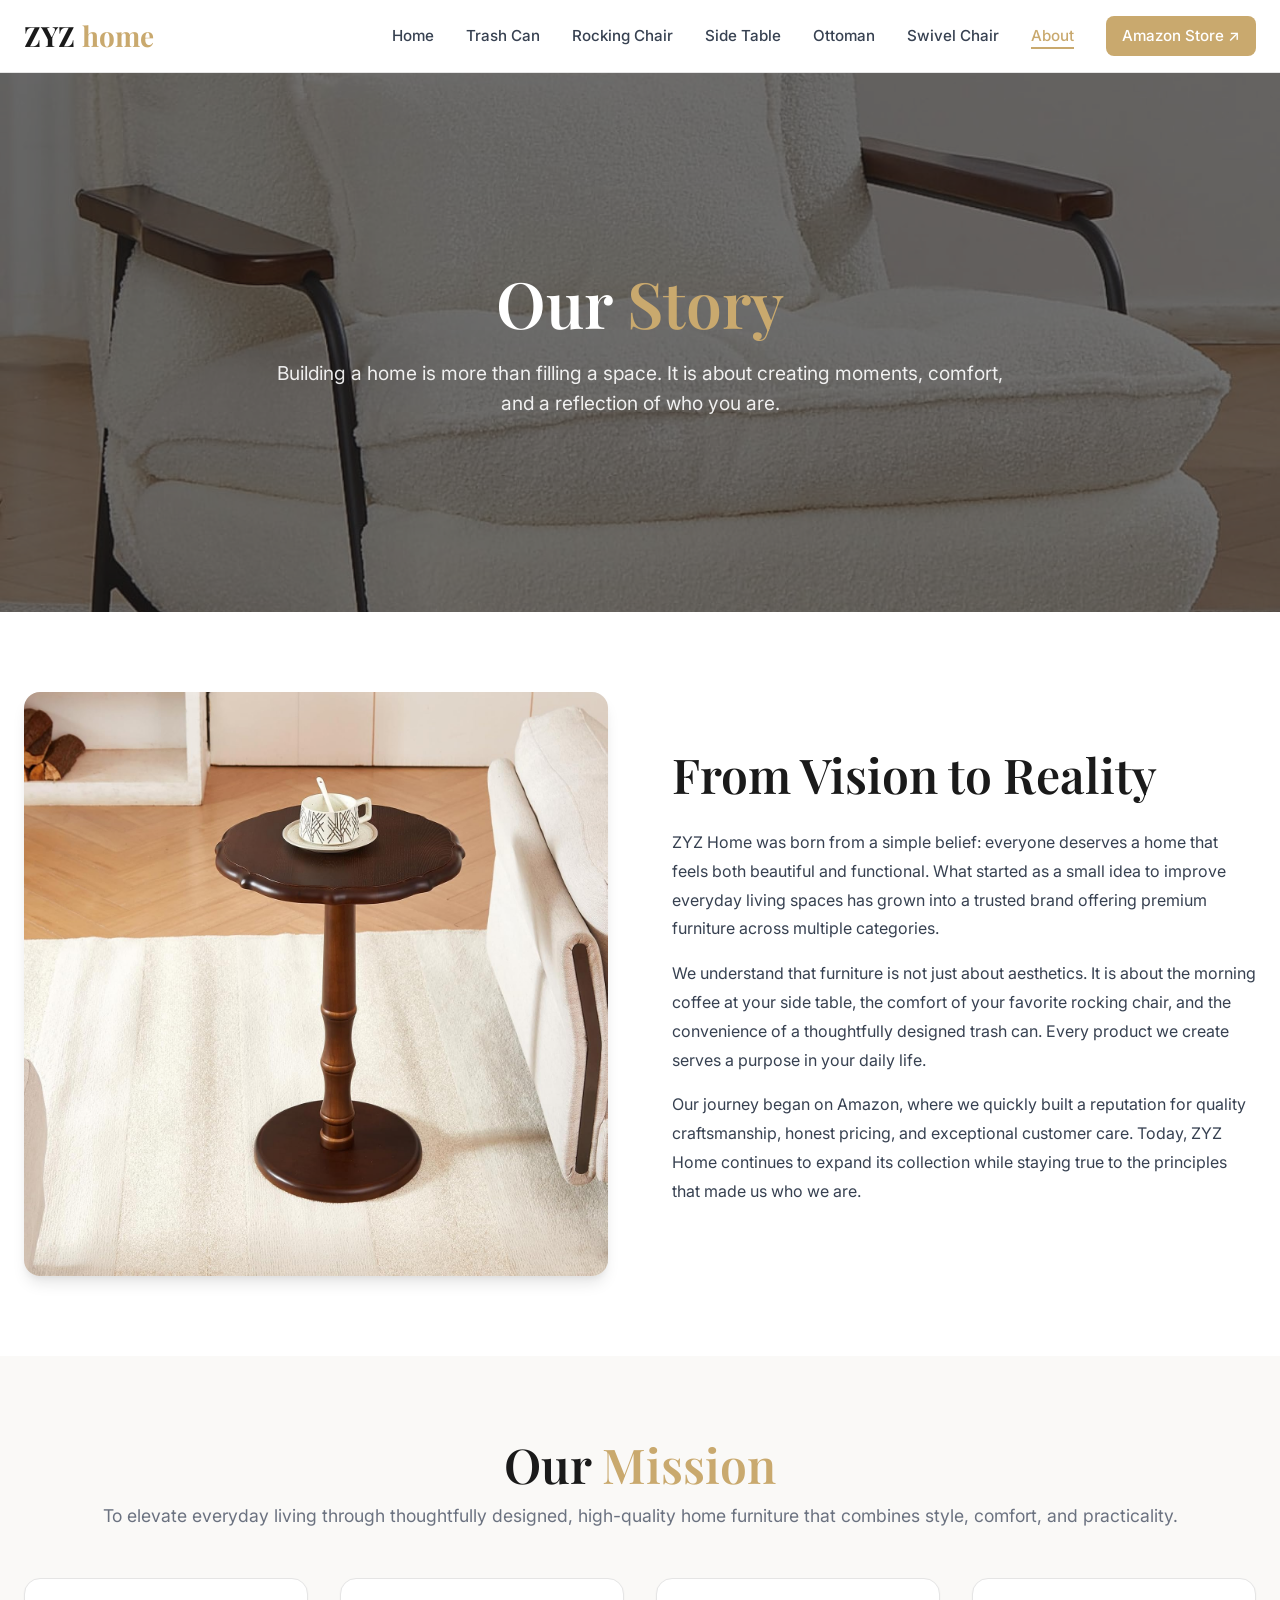
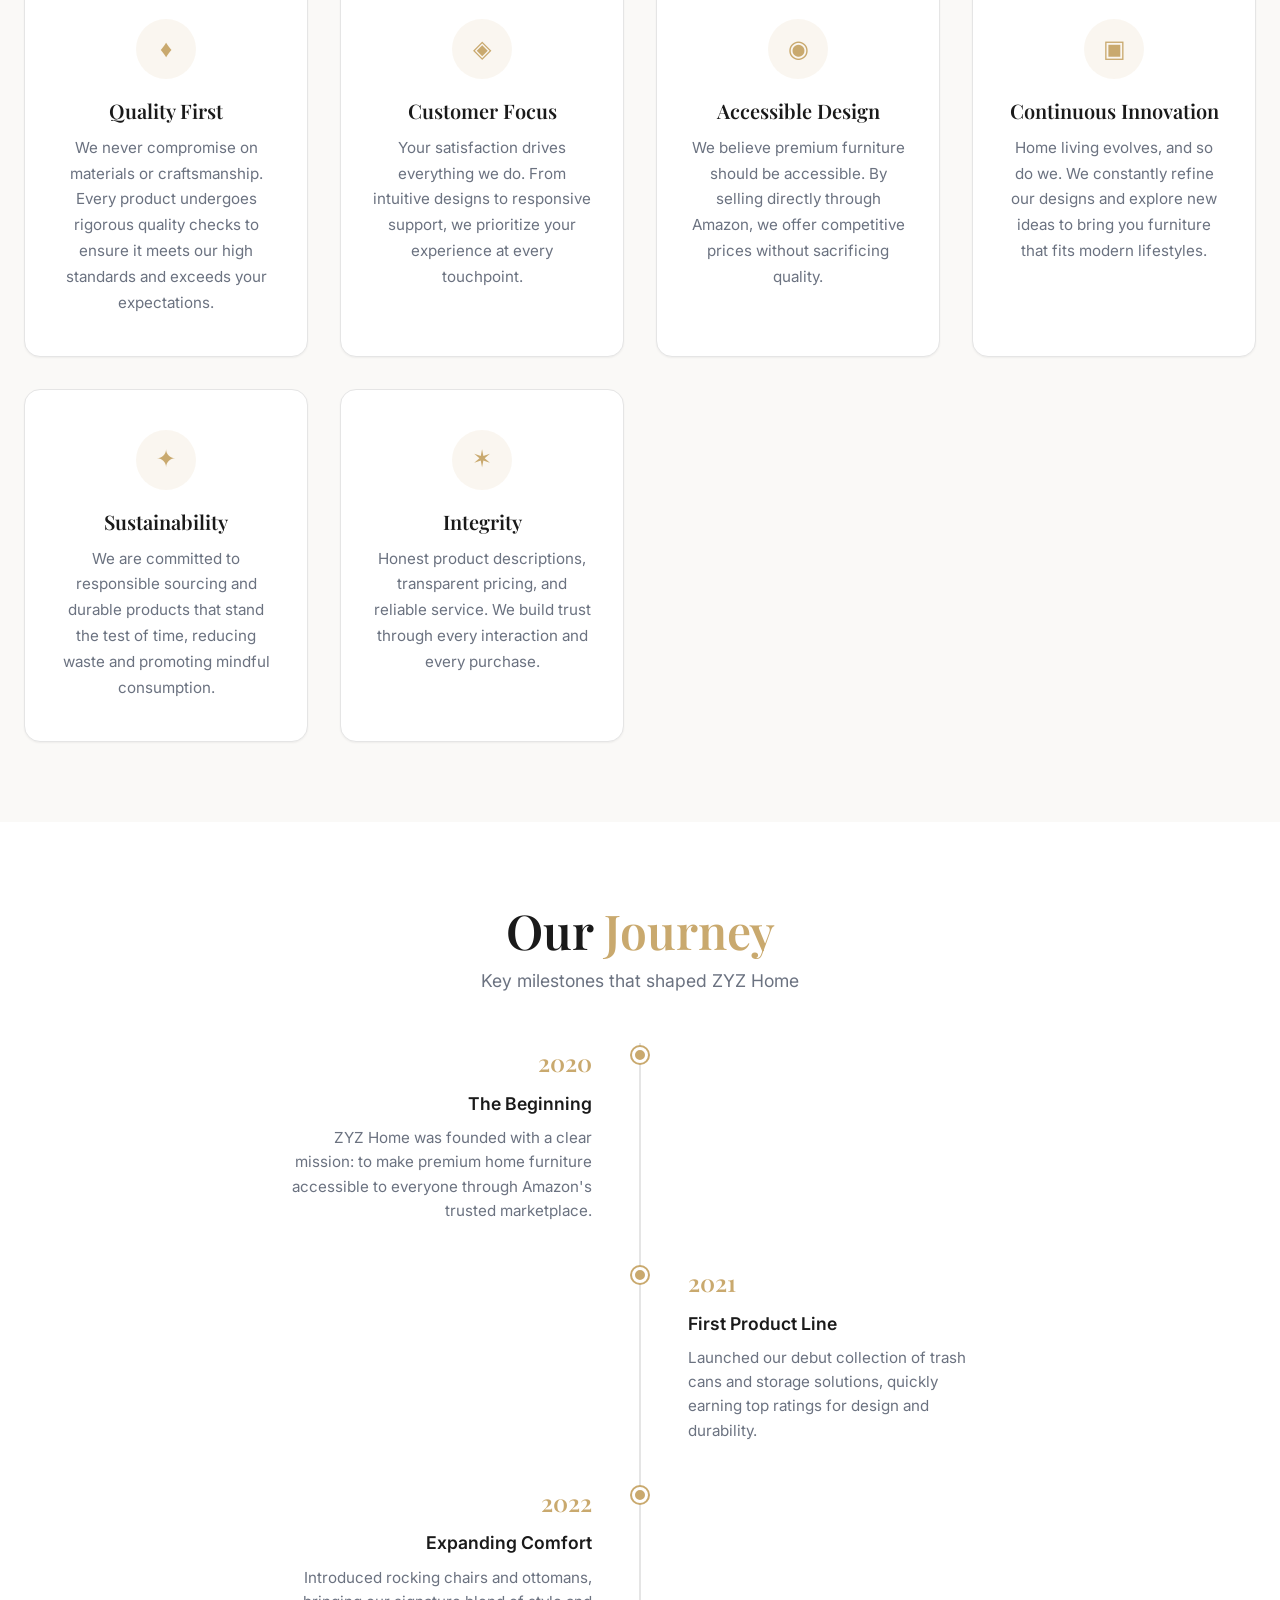
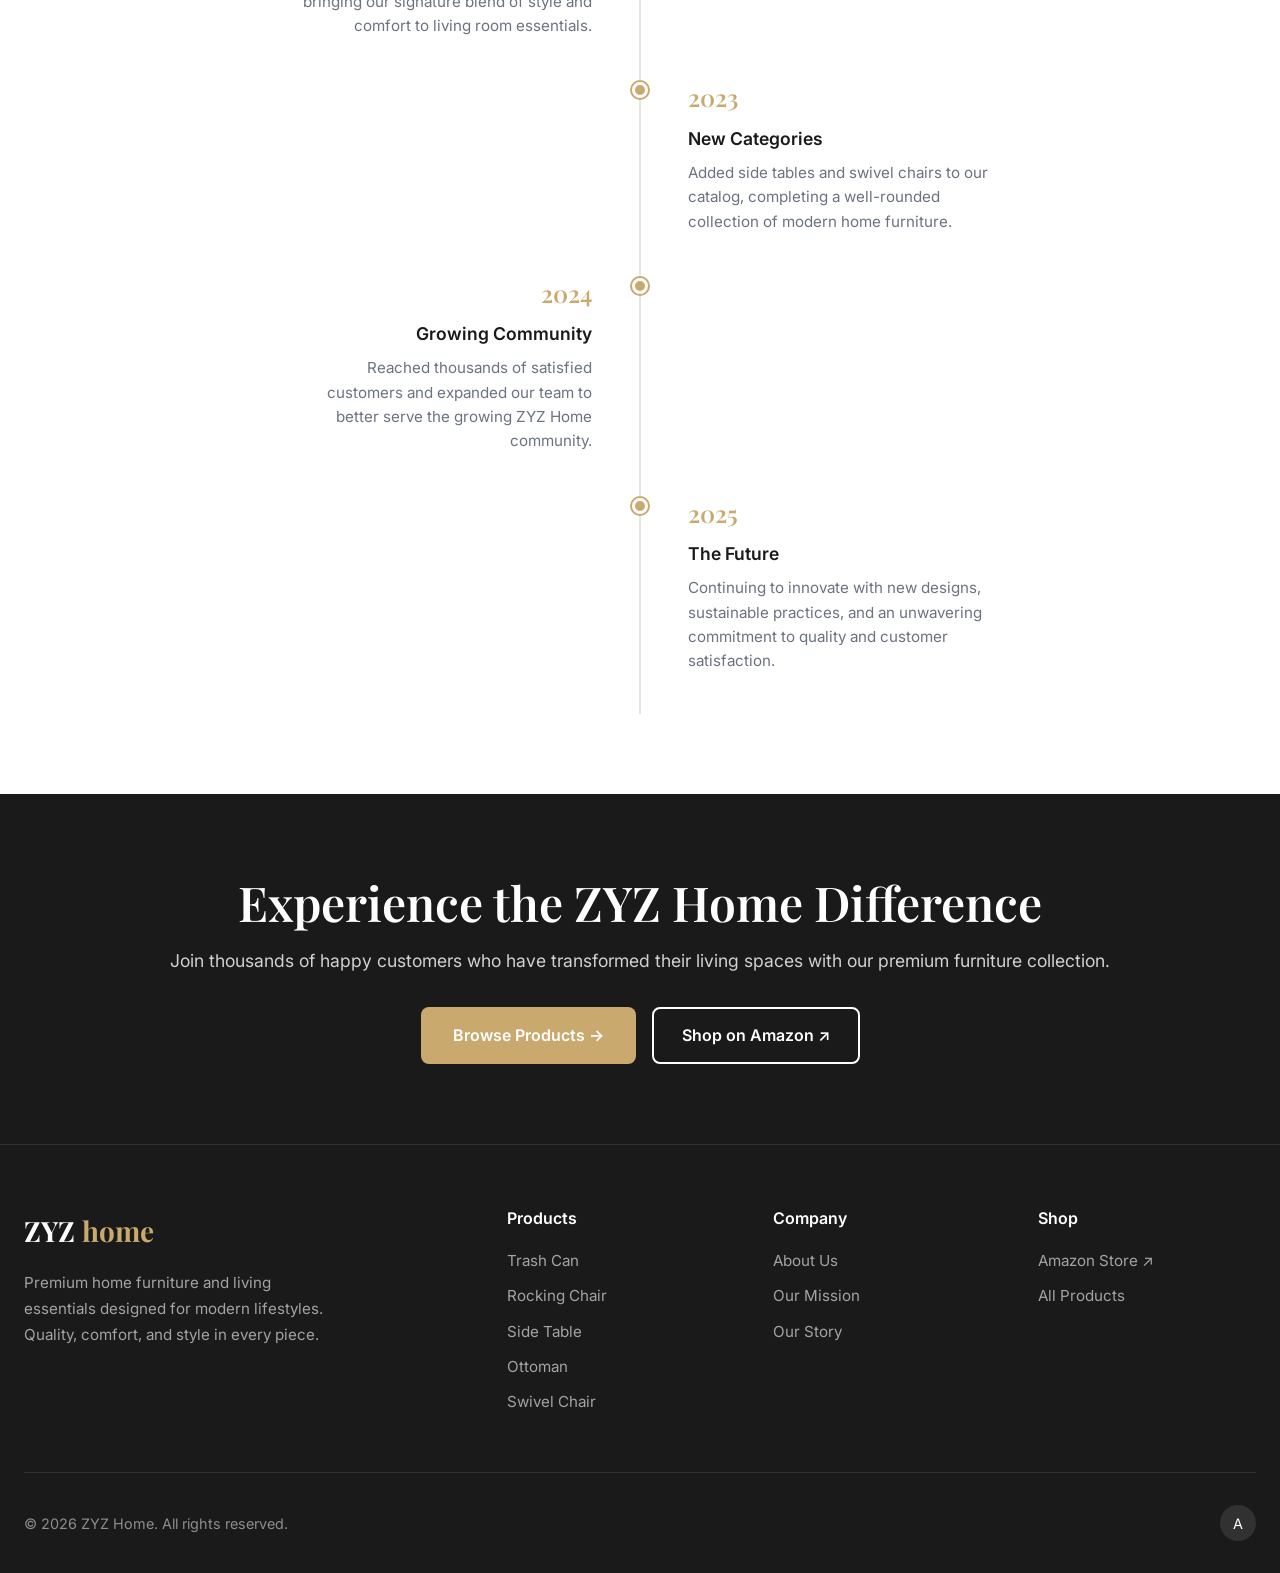
==== about.html @ 6f9af77f "feat: rebuild complete static website with all pages - Add 7 HTML pages: index, about, trash-can, ro" ====
<!DOCTYPE html>
<html lang="en">
<head>
  <meta charset="UTF-8">
  <meta name="viewport" content="width=device-width, initial-scale=1.0">
  <title>About Us | ZYZ Home - Our Story, Mission & Values</title>
  <meta name="description" content="Learn about ZYZ Home's journey, mission, and values. We create premium home furniture including trash cans, rocking chairs, side tables, ottomans, and swivel chairs.">
  <meta name="keywords" content="ZYZ Home, about ZYZ Home, home furniture brand, furniture company, our story, mission, values">
  <meta name="author" content="ZYZ Home">
  <meta name="robots" content="index, follow">
  <link rel="canonical" href="https://zyzhome.com/about.html">

  <!-- Open Graph -->
  <meta property="og:type" content="website">
  <meta property="og:url" content="https://zyzhome.com/about.html">
  <meta property="og:title" content="About Us | ZYZ Home - Our Story, Mission & Values">
  <meta property="og:description" content="Discover the story behind ZYZ Home. Learn about our mission to create premium home furniture and our commitment to quality and customer satisfaction.">
  <meta property="og:image" content="https://zyzhome.com/images/B0FWCG9FSL.jpg">
  <meta property="og:site_name" content="ZYZ Home">
  <meta property="og:locale" content="en_US">

  <!-- Twitter Card -->
  <meta name="twitter:card" content="summary_large_image">
  <meta name="twitter:title" content="About Us | ZYZ Home - Our Story, Mission & Values">
  <meta name="twitter:description" content="Discover the story behind ZYZ Home. Learn about our mission to create premium home furniture and our commitment to quality.">
  <meta name="twitter:image" content="https://zyzhome.com/images/B0FWCG9FSL.jpg">

  <!-- Fonts -->
  <link rel="preconnect" href="https://fonts.googleapis.com">
  <link rel="preconnect" href="https://fonts.gstatic.com" crossorigin>
  <link href="https://fonts.googleapis.com/css2?family=Inter:wght@300;400;500;600;700&family=Playfair+Display:wght@400;500;600;700&display=swap" rel="stylesheet">

  <!-- Styles -->
  <link rel="stylesheet" href="css/style.css">

  <!-- Favicon -->
  <link rel="icon" type="image/svg+xml" href="data:image/svg+xml,<svg xmlns='http://www.w3.org/2000/svg' viewBox='0 0 100 100'><text y='.9em' font-size='90'>🏠</text></svg>">

  <!-- Schema.org JSON-LD -->
  <script type="application/ld+json">
  {
    "@context": "https://schema.org",
    "@type": "AboutPage",
    "name": "About ZYZ Home",
    "url": "https://zyzhome.com/about.html",
    "mainEntity": {
      "@type": "Organization",
      "name": "ZYZ Home",
      "url": "https://zyzhome.com",
      "logo": "https://zyzhome.com/images/B0G7FJH36B.jpg",
      "sameAs": [
        "https://www.amazon.com/stores/ZYZLIVING/page/F11979F5-F581-47CB-9717-7A19A6B0B1EC"
      ],
      "description": "ZYZ Home offers premium home furniture including trash cans, rocking chairs, side tables, ottomans, and swivel chairs.",
      "foundingDate": "2020",
      "founders": [
        {
          "@type": "Person",
          "name": "ZYZ Home Team"
        }
      ]
    }
  }
  </script>
</head>
<body>

  <!-- Navigation -->
  <nav class="navbar" id="navbar" role="navigation" aria-label="Main navigation">
    <div class="container">
      <a href="index.html" class="logo">ZYZ <span>home</span></a>
      <ul class="nav-links" id="navLinks">
        <li><a href="index.html">Home</a></li>
        <li><a href="index.html#trash-can">Trash Can</a></li>
        <li><a href="index.html#rocking-chair">Rocking Chair</a></li>
        <li><a href="index.html#side-table">Side Table</a></li>
        <li><a href="index.html#ottoman">Ottoman</a></li>
        <li><a href="index.html#swivel-chair">Swivel Chair</a></li>
        <li><a href="about.html" class="active">About</a></li>
        <li><a href="https://www.amazon.com/stores/ZYZLIVING/page/F11979F5-F581-47CB-9717-7A19A6B0B1EC" target="_blank" rel="noopener noreferrer" class="amazon-link">Amazon Store ↗</a></li>
      </ul>
      <button class="mobile-menu-btn" id="mobileMenuBtn" aria-label="Toggle menu" aria-expanded="false">
        <span></span>
        <span></span>
        <span></span>
      </button>
    </div>
  </nav>

  <!-- About Hero -->
  <section class="about-hero" aria-label="About ZYZ Home">
    <img src="images/B0FWCG9FSL.jpg" alt="ZYZ Home furniture showcase" loading="eager">
    <div class="about-hero-overlay"></div>
    <div class="about-hero-content">
      <h1>Our <span style="color: var(--accent);">Story</span></h1>
      <p>Building a home is more than filling a space. It is about creating moments, comfort, and a reflection of who you are.</p>
    </div>
  </section>

  <!-- Brand Story -->
  <section class="story-section" aria-label="Brand story">
    <div class="container">
      <div class="story-grid">
        <div class="story-image">
          <img src="images/B0G3W8BRQ1.jpg" alt="ZYZ Home craftsmanship" loading="lazy">
        </div>
        <div class="story-content">
          <h2>From Vision to <span>Reality</span></h2>
          <p>ZYZ Home was born from a simple belief: everyone deserves a home that feels both beautiful and functional. What started as a small idea to improve everyday living spaces has grown into a trusted brand offering premium furniture across multiple categories.</p>
          <p>We understand that furniture is not just about aesthetics. It is about the morning coffee at your side table, the comfort of your favorite rocking chair, and the convenience of a thoughtfully designed trash can. Every product we create serves a purpose in your daily life.</p>
          <p>Our journey began on Amazon, where we quickly built a reputation for quality craftsmanship, honest pricing, and exceptional customer care. Today, ZYZ Home continues to expand its collection while staying true to the principles that made us who we are.</p>
        </div>
      </div>
    </div>
  </section>

  <!-- Mission & Values -->
  <section class="mission-section" id="mission" aria-label="Mission and values">
    <div class="container">
      <div class="section-title">
        <h2>Our <span>Mission</span></h2>
        <p class="section-subtitle">To elevate everyday living through thoughtfully designed, high-quality home furniture that combines style, comfort, and practicality.</p>
      </div>
      <div class="values-grid">
        <div class="value-card">
          <div class="value-icon">♦</div>
          <h3>Quality First</h3>
          <p>We never compromise on materials or craftsmanship. Every product undergoes rigorous quality checks to ensure it meets our high standards and exceeds your expectations.</p>
        </div>
        <div class="value-card">
          <div class="value-icon">◈</div>
          <h3>Customer Focus</h3>
          <p>Your satisfaction drives everything we do. From intuitive designs to responsive support, we prioritize your experience at every touchpoint.</p>
        </div>
        <div class="value-card">
          <div class="value-icon">◉</div>
          <h3>Accessible Design</h3>
          <p>We believe premium furniture should be accessible. By selling directly through Amazon, we offer competitive prices without sacrificing quality.</p>
        </div>
        <div class="value-card">
          <div class="value-icon">▣</div>
          <h3>Continuous Innovation</h3>
          <p>Home living evolves, and so do we. We constantly refine our designs and explore new ideas to bring you furniture that fits modern lifestyles.</p>
        </div>
        <div class="value-card">
          <div class="value-icon">✦</div>
          <h3>Sustainability</h3>
          <p>We are committed to responsible sourcing and durable products that stand the test of time, reducing waste and promoting mindful consumption.</p>
        </div>
        <div class="value-card">
          <div class="value-icon">✶</div>
          <h3>Integrity</h3>
          <p>Honest product descriptions, transparent pricing, and reliable service. We build trust through every interaction and every purchase.</p>
        </div>
      </div>
    </div>
  </section>

  <!-- Timeline -->
  <section class="timeline-section" id="timeline" aria-label="Company timeline">
    <div class="container">
      <div class="section-title">
        <h2>Our <span>Journey</span></h2>
        <p class="section-subtitle">Key milestones that shaped ZYZ Home</p>
      </div>
      <div class="timeline">
        <div class="timeline-item">
          <div class="timeline-dot"></div>
          <div class="timeline-year">2020</div>
          <div class="timeline-title">The Beginning</div>
          <div class="timeline-desc">ZYZ Home was founded with a clear mission: to make premium home furniture accessible to everyone through Amazon's trusted marketplace.</div>
        </div>
        <div class="timeline-item">
          <div class="timeline-dot"></div>
          <div class="timeline-year">2021</div>
          <div class="timeline-title">First Product Line</div>
          <div class="timeline-desc">Launched our debut collection of trash cans and storage solutions, quickly earning top ratings for design and durability.</div>
        </div>
        <div class="timeline-item">
          <div class="timeline-dot"></div>
          <div class="timeline-year">2022</div>
          <div class="timeline-title">Expanding Comfort</div>
          <div class="timeline-desc">Introduced rocking chairs and ottomans, bringing our signature blend of style and comfort to living room essentials.</div>
        </div>
        <div class="timeline-item">
          <div class="timeline-dot"></div>
          <div class="timeline-year">2023</div>
          <div class="timeline-title">New Categories</div>
          <div class="timeline-desc">Added side tables and swivel chairs to our catalog, completing a well-rounded collection of modern home furniture.</div>
        </div>
        <div class="timeline-item">
          <div class="timeline-dot"></div>
          <div class="timeline-year">2024</div>
          <div class="timeline-title">Growing Community</div>
          <div class="timeline-desc">Reached thousands of satisfied customers and expanded our team to better serve the growing ZYZ Home community.</div>
        </div>
        <div class="timeline-item">
          <div class="timeline-dot"></div>
          <div class="timeline-year">2025</div>
          <div class="timeline-title">The Future</div>
          <div class="timeline-desc">Continuing to innovate with new designs, sustainable practices, and an unwavering commitment to quality and customer satisfaction.</div>
        </div>
      </div>
    </div>
  </section>

  <!-- CTA -->
  <section class="cta-section" aria-label="Call to action">
    <div class="container">
      <h2>Experience the ZYZ Home Difference</h2>
      <p>Join thousands of happy customers who have transformed their living spaces with our premium furniture collection.</p>
      <div style="display: flex; gap: 1rem; justify-content: center; flex-wrap: wrap;">
        <a href="index.html#products" class="btn-primary">Browse Products →</a>
        <a href="https://www.amazon.com/stores/ZYZLIVING/page/F11979F5-F581-47CB-9717-7A19A6B0B1EC" target="_blank" rel="noopener noreferrer" class="btn-outline">Shop on Amazon ↗</a>
      </div>
    </div>
  </section>

  <!-- Footer -->
  <footer class="footer" role="contentinfo">
    <div class="container">
      <div class="footer-grid">
        <div class="footer-brand">
          <a href="index.html" class="logo">ZYZ <span>home</span></a>
          <p>Premium home furniture and living essentials designed for modern lifestyles. Quality, comfort, and style in every piece.</p>
        </div>
        <div class="footer-links">
          <h4>Products</h4>
          <ul>
            <li><a href="index.html#trash-can">Trash Can</a></li>
            <li><a href="index.html#rocking-chair">Rocking Chair</a></li>
            <li><a href="index.html#side-table">Side Table</a></li>
            <li><a href="index.html#ottoman">Ottoman</a></li>
            <li><a href="index.html#swivel-chair">Swivel Chair</a></li>
          </ul>
        </div>
        <div class="footer-links">
          <h4>Company</h4>
          <ul>
            <li><a href="about.html">About Us</a></li>
            <li><a href="about.html#mission">Our Mission</a></li>
            <li><a href="about.html#timeline">Our Story</a></li>
          </ul>
        </div>
        <div class="footer-links">
          <h4>Shop</h4>
          <ul>
            <li><a href="https://www.amazon.com/stores/ZYZLIVING/page/F11979F5-F581-47CB-9717-7A19A6B0B1EC" target="_blank" rel="noopener noreferrer">Amazon Store ↗</a></li>
            <li><a href="index.html#products">All Products</a></li>
          </ul>
        </div>
      </div>
      <div class="footer-bottom">
        <p>© <span id="year"></span> ZYZ Home. All rights reserved.</p>
        <div class="footer-social">
          <a href="https://www.amazon.com/stores/ZYZLIVING/page/F11979F5-F581-47CB-9717-7A19A6B0B1EC" target="_blank" rel="noopener noreferrer" aria-label="Amazon Store">A</a>
        </div>
      </div>
    </div>
  </footer>

  <script>
    // Navbar scroll effect
    const navbar = document.getElementById('navbar');
    window.addEventListener('scroll', () => {
      if (window.scrollY > 50) {
        navbar.classList.add('scrolled');
      } else {
        navbar.classList.remove('scrolled');
      }
    });

    // Mobile menu
    const mobileMenuBtn = document.getElementById('mobileMenuBtn');
    const navLinks = document.getElementById('navLinks');
    mobileMenuBtn.addEventListener('click', () => {
      navLinks.classList.toggle('open');
      const expanded = navLinks.classList.contains('open');
      mobileMenuBtn.setAttribute('aria-expanded', expanded);
    });

    // Close mobile menu when clicking a link
    navLinks.querySelectorAll('a').forEach(link => {
      link.addEventListener('click', () => {
        navLinks.classList.remove('open');
        mobileMenuBtn.setAttribute('aria-expanded', 'false');
      });
    });

    // Set current year
    document.getElementById('year').textContent = new Date().getFullYear();
  </script>
</body>
</html>
---- css/style.css ----
/* ==========================================
   ZYZ Home - Main Stylesheet
   https://zyzhome.com
   ========================================== */

/* CSS Variables */
:root {
  --primary: #1a1a1a;
  --accent: #c9a96e;
  --bg: #faf9f7;
  --white: #ffffff;
  --gray-100: #f5f5f5;
  --gray-200: #e5e5e5;
  --gray-500: #6b7280;
  --gray-700: #374151;
  --shadow-sm: 0 1px 2px 0 rgba(0, 0, 0, 0.05);
  --shadow-md: 0 4px 6px -1px rgba(0, 0, 0, 0.1), 0 2px 4px -1px rgba(0, 0, 0, 0.06);
  --shadow-lg: 0 10px 15px -3px rgba(0, 0, 0, 0.1), 0 4px 6px -2px rgba(0, 0, 0, 0.05);
  --radius: 8px;
  --radius-lg: 16px;
  --transition: all 0.3s ease;
  --font-body: 'Inter', -apple-system, BlinkMacSystemFont, 'Segoe UI', Roboto, sans-serif;
  --font-display: 'Playfair Display', Georgia, 'Times New Roman', serif;
}

/* Reset & Base */
*, *::before, *::after {
  margin: 0;
  padding: 0;
  box-sizing: border-box;
}

html {
  scroll-behavior: smooth;
  font-size: 16px;
}

body {
  font-family: var(--font-body);
  background-color: var(--bg);
  color: var(--primary);
  line-height: 1.6;
  -webkit-font-smoothing: antialiased;
}

img {
  max-width: 100%;
  height: auto;
  display: block;
}

a {
  color: inherit;
  text-decoration: none;
  transition: var(--transition);
}

ul, ol {
  list-style: none;
}

button {
  cursor: pointer;
  border: none;
  background: none;
  font-family: inherit;
  transition: var(--transition);
}

.container {
  width: 100%;
  max-width: 1280px;
  margin: 0 auto;
  padding: 0 1.5rem;
}

.section-padding {
  padding: 5rem 0;
}

/* Typography */
h1, h2, h3, h4 {
  font-family: var(--font-display);
  font-weight: 600;
  line-height: 1.2;
}

h1 { font-size: clamp(2.5rem, 5vw, 4rem); }
h2 { font-size: clamp(2rem, 4vw, 3rem); }
h3 { font-size: clamp(1.25rem, 2vw, 1.5rem); }

.section-title {
  text-align: center;
  margin-bottom: 3rem;
}

.section-title span {
  color: var(--accent);
}

.section-subtitle {
  text-align: center;
  color: var(--gray-500);
  margin-top: 0.5rem;
  font-size: 1.1rem;
}

/* ==========================================
   Navigation
   ========================================== */
.navbar {
  position: fixed;
  top: 0;
  left: 0;
  width: 100%;
  z-index: 1000;
  background: rgba(255, 255, 255, 0.95);
  backdrop-filter: blur(10px);
  border-bottom: 1px solid var(--gray-200);
  transition: var(--transition);
}

.navbar.scrolled {
  box-shadow: var(--shadow-md);
}

.navbar .container {
  display: flex;
  align-items: center;
  justify-content: space-between;
  height: 72px;
}

.logo {
  font-family: var(--font-display);
  font-size: 1.75rem;
  font-weight: 700;
  color: var(--primary);
}

.logo span {
  color: var(--accent);
}

.nav-links {
  display: flex;
  align-items: center;
  gap: 2rem;
}

.nav-links a {
  font-size: 0.95rem;
  font-weight: 500;
  color: var(--gray-700);
  position: relative;
}

.nav-links a:hover,
.nav-links a.active {
  color: var(--accent);
}

.nav-links a::after {
  content: '';
  position: absolute;
  bottom: -4px;
  left: 0;
  width: 0;
  height: 2px;
  background: var(--accent);
  transition: var(--transition);
}

.nav-links a:hover::after,
.nav-links a.active::after {
  width: 100%;
}

.nav-links .amazon-link {
  display: inline-flex;
  align-items: center;
  gap: 0.4rem;
  background: var(--accent);
  color: var(--white);
  padding: 0.5rem 1rem;
  border-radius: var(--radius);
}

.nav-links .amazon-link:hover {
  background: var(--primary);
}

.nav-links .amazon-link::after {
  display: none;
}

.mobile-menu-btn {
  display: none;
  flex-direction: column;
  gap: 5px;
  padding: 0.5rem;
}

.mobile-menu-btn span {
  display: block;
  width: 24px;
  height: 2px;
  background: var(--primary);
  transition: var(--transition);
}

/* ==========================================
   Hero Carousel
   ========================================== */
.hero-carousel {
  position: relative;
  width: 100%;
  height: 100vh;
  min-height: 600px;
  max-height: 900px;
  overflow: hidden;
  margin-top: 72px;
}

.carousel-slide {
  position: absolute;
  top: 0;
  left: 0;
  width: 100%;
  height: 100%;
  opacity: 0;
  transition: opacity 1s ease-in-out;
  z-index: 1;
}

.carousel-slide.active {
  opacity: 1;
  z-index: 2;
}

.carousel-slide img {
  width: 100%;
  height: 100%;
  object-fit: cover;
}

.carousel-overlay {
  position: absolute;
  inset: 0;
  background: linear-gradient(to right, rgba(26, 26, 26, 0.75), rgba(26, 26, 26, 0.3));
  z-index: 2;
}

.carousel-content {
  position: absolute;
  bottom: 0;
  left: 0;
  width: 100%;
  z-index: 3;
  padding: 0 0 8rem;
}

.carousel-content .container {
  max-width: 1280px;
  margin: 0 auto;
  padding: 0 1.5rem;
}

.carousel-content h2 {
  font-family: var(--font-display);
  font-size: clamp(2rem, 5vw, 3.5rem);
  color: var(--white);
  margin-bottom: 1rem;
  max-width: 600px;
}

.carousel-content p {
  color: rgba(255, 255, 255, 0.85);
  font-size: 1.15rem;
  max-width: 500px;
  margin-bottom: 2rem;
}

.btn-primary {
  display: inline-flex;
  align-items: center;
  gap: 0.5rem;
  background: var(--accent);
  color: var(--white);
  padding: 0.9rem 2rem;
  border-radius: var(--radius);
  font-weight: 600;
  font-size: 1rem;
  transition: var(--transition);
}

.btn-primary:hover {
  background: var(--primary);
  transform: translateY(-2px);
}

.btn-outline {
  display: inline-flex;
  align-items: center;
  gap: 0.5rem;
  border: 2px solid var(--white);
  color: var(--white);
  padding: 0.85rem 1.75rem;
  border-radius: var(--radius);
  font-weight: 600;
  font-size: 1rem;
  transition: var(--transition);
}

.btn-outline:hover {
  background: var(--white);
  color: var(--primary);
}

.carousel-buttons {
  display: flex;
  gap: 1rem;
}

.carousel-dots {
  position: absolute;
  bottom: 2.5rem;
  left: 50%;
  transform: translateX(-50%);
  display: flex;
  gap: 0.75rem;
  z-index: 4;
}

.carousel-dot {
  width: 12px;
  height: 12px;
  border-radius: 50%;
  background: rgba(255, 255, 255, 0.4);
  cursor: pointer;
  transition: var(--transition);
  border: 2px solid transparent;
}

.carousel-dot.active {
  background: var(--accent);
  border-color: var(--white);
  transform: scale(1.2);
}

.carousel-nav {
  position: absolute;
  top: 50%;
  transform: translateY(-50%);
  z-index: 4;
  width: 48px;
  height: 48px;
  border-radius: 50%;
  background: rgba(255, 255, 255, 0.15);
  backdrop-filter: blur(4px);
  color: var(--white);
  display: flex;
  align-items: center;
  justify-content: center;
  font-size: 1.25rem;
  border: 1px solid rgba(255, 255, 255, 0.2);
}

.carousel-nav:hover {
  background: rgba(255, 255, 255, 0.3);
}

.carousel-prev { left: 1.5rem; }
.carousel-next { right: 1.5rem; }

/* ==========================================
   Category Cards
   ========================================== */
.categories-section {
  padding: 5rem 0;
  background: var(--white);
}

.categories-grid {
  display: grid;
  grid-template-columns: repeat(auto-fit, minmax(220px, 1fr));
  gap: 1.5rem;
}

.category-card {
  position: relative;
  border-radius: var(--radius-lg);
  overflow: hidden;
  aspect-ratio: 4/5;
  cursor: pointer;
  box-shadow: var(--shadow-sm);
  transition: var(--transition);
}

.category-card:hover {
  transform: translateY(-8px);
  box-shadow: var(--shadow-lg);
}

.category-card img {
  width: 100%;
  height: 100%;
  object-fit: cover;
  transition: transform 0.5s ease;
}

.category-card:hover img {
  transform: scale(1.08);
}

.category-card-overlay {
  position: absolute;
  inset: 0;
  background: linear-gradient(to top, rgba(26, 26, 26, 0.8), rgba(26, 26, 26, 0.1));
  display: flex;
  flex-direction: column;
  justify-content: flex-end;
  padding: 1.5rem;
}

.category-card h3 {
  color: var(--white);
  font-size: 1.4rem;
  margin-bottom: 0.25rem;
}

.category-card span {
  color: var(--accent);
  font-size: 0.9rem;
  font-weight: 500;
}

/* ==========================================
   Products Section
   ========================================== */
.products-section {
  padding: 5rem 0;
  background: var(--bg);
}

.filter-bar {
  display: flex;
  flex-wrap: wrap;
  justify-content: center;
  gap: 0.75rem;
  margin-bottom: 3rem;
}

.filter-btn {
  padding: 0.6rem 1.5rem;
  border-radius: 50px;
  font-size: 0.95rem;
  font-weight: 500;
  color: var(--gray-700);
  background: var(--white);
  border: 1px solid var(--gray-200);
  transition: var(--transition);
}

.filter-btn:hover,
.filter-btn.active {
  background: var(--accent);
  color: var(--white);
  border-color: var(--accent);
}

.products-grid {
  display: grid;
  grid-template-columns: repeat(auto-fill, minmax(280px, 1fr));
  gap: 2rem;
}

.product-card {
  background: var(--white);
  border-radius: var(--radius-lg);
  overflow: hidden;
  box-shadow: var(--shadow-sm);
  transition: var(--transition);
  border: 1px solid var(--gray-200);
}

.product-card:hover {
  transform: translateY(-6px);
  box-shadow: var(--shadow-lg);
  border-color: var(--accent);
}

.product-image {
  position: relative;
  aspect-ratio: 1/1;
  overflow: hidden;
  background: var(--gray-100);
}

.product-image img {
  width: 100%;
  height: 100%;
  object-fit: cover;
  transition: transform 0.4s ease;
}

.product-card:hover .product-image img {
  transform: scale(1.05);
}

.product-badge {
  position: absolute;
  top: 1rem;
  left: 1rem;
  background: var(--accent);
  color: var(--white);
  padding: 0.3rem 0.8rem;
  border-radius: 50px;
  font-size: 0.8rem;
  font-weight: 600;
  text-transform: capitalize;
}

.product-info {
  padding: 1.25rem;
}

.product-info h3 {
  font-family: var(--font-body);
  font-size: 1.05rem;
  font-weight: 600;
  margin-bottom: 0.5rem;
  color: var(--primary);
}

.product-info .asin {
  font-size: 0.8rem;
  color: var(--gray-500);
  font-family: monospace;
  margin-bottom: 1rem;
  display: block;
}

.product-link {
  display: inline-flex;
  align-items: center;
  gap: 0.4rem;
  color: var(--accent);
  font-weight: 600;
  font-size: 0.95rem;
}

.product-link:hover {
  color: var(--primary);
}

/* ==========================================
   Features / About Snippet
   ========================================== */
.features-section {
  padding: 5rem 0;
  background: var(--primary);
  color: var(--white);
}

.features-grid {
  display: grid;
  grid-template-columns: repeat(auto-fit, minmax(250px, 1fr));
  gap: 3rem;
}

.feature-item {
  text-align: center;
}

.feature-icon {
  width: 64px;
  height: 64px;
  margin: 0 auto 1.5rem;
  background: rgba(201, 169, 110, 0.15);
  border-radius: 50%;
  display: flex;
  align-items: center;
  justify-content: center;
  font-size: 1.75rem;
  color: var(--accent);
}

.feature-item h3 {
  font-size: 1.25rem;
  margin-bottom: 0.75rem;
  color: var(--white);
}

.feature-item p {
  color: rgba(255, 255, 255, 0.7);
  font-size: 0.95rem;
  line-height: 1.7;
}

/* ==========================================
   About Page - Hero
   ========================================== */
.about-hero {
  position: relative;
  height: 60vh;
  min-height: 450px;
  max-height: 600px;
  display: flex;
  align-items: center;
  justify-content: center;
  text-align: center;
  margin-top: 72px;
  overflow: hidden;
}

.about-hero img {
  position: absolute;
  inset: 0;
  width: 100%;
  height: 100%;
  object-fit: cover;
}

.about-hero-overlay {
  position: absolute;
  inset: 0;
  background: rgba(26, 26, 26, 0.6);
}

.about-hero-content {
  position: relative;
  z-index: 2;
  max-width: 800px;
  padding: 0 1.5rem;
}

.about-hero-content h1 {
  color: var(--white);
  margin-bottom: 1rem;
}

.about-hero-content p {
  color: rgba(255, 255, 255, 0.9);
  font-size: 1.2rem;
}

/* ==========================================
   About Page - Story
   ========================================== */
.story-section {
  padding: 5rem 0;
  background: var(--white);
}

.story-grid {
  display: grid;
  grid-template-columns: 1fr 1fr;
  gap: 4rem;
  align-items: center;
}

.story-image {
  border-radius: var(--radius-lg);
  overflow: hidden;
  box-shadow: var(--shadow-lg);
}

.story-image img {
  width: 100%;
  height: 100%;
  object-fit: cover;
}

.story-content h2 {
  margin-bottom: 1.5rem;
}

.story-content p {
  color: var(--gray-700);
  margin-bottom: 1rem;
  line-height: 1.8;
}

/* ==========================================
   Mission & Values
   ========================================== */
.mission-section {
  padding: 5rem 0;
  background: var(--bg);
}

.values-grid {
  display: grid;
  grid-template-columns: repeat(auto-fit, minmax(280px, 1fr));
  gap: 2rem;
  margin-top: 3rem;
}

.value-card {
  background: var(--white);
  padding: 2.5rem 2rem;
  border-radius: var(--radius-lg);
  text-align: center;
  box-shadow: var(--shadow-sm);
  border: 1px solid var(--gray-200);
  transition: var(--transition);
}

.value-card:hover {
  transform: translateY(-4px);
  box-shadow: var(--shadow-md);
  border-color: var(--accent);
}

.value-icon {
  width: 60px;
  height: 60px;
  margin: 0 auto 1.25rem;
  background: rgba(201, 169, 110, 0.1);
  border-radius: 50%;
  display: flex;
  align-items: center;
  justify-content: center;
  font-size: 1.5rem;
  color: var(--accent);
}

.value-card h3 {
  font-size: 1.25rem;
  margin-bottom: 0.75rem;
}

.value-card p {
  color: var(--gray-500);
  font-size: 0.95rem;
  line-height: 1.7;
}

/* ==========================================
   Timeline
   ========================================== */
.timeline-section {
  padding: 5rem 0;
  background: var(--white);
}

.timeline {
  position: relative;
  max-width: 800px;
  margin: 3rem auto 0;
}

.timeline::before {
  content: '';
  position: absolute;
  left: 50%;
  top: 0;
  bottom: 0;
  width: 2px;
  background: var(--gray-200);
  transform: translateX(-50%);
}

.timeline-item {
  position: relative;
  width: 50%;
  padding: 0 3rem 2.5rem;
}

.timeline-item:nth-child(odd) {
  left: 0;
  text-align: right;
  padding-right: 3rem;
}

.timeline-item:nth-child(even) {
  left: 50%;
  padding-left: 3rem;
}

.timeline-dot {
  position: absolute;
  width: 16px;
  height: 16px;
  border-radius: 50%;
  background: var(--accent);
  border: 3px solid var(--white);
  box-shadow: 0 0 0 2px var(--accent);
  top: 0.25rem;
}

.timeline-item:nth-child(odd) .timeline-dot {
  right: -8px;
}

.timeline-item:nth-child(even) .timeline-dot {
  left: -8px;
}

.timeline-year {
  font-family: var(--font-display);
  font-size: 1.5rem;
  font-weight: 600;
  color: var(--accent);
  margin-bottom: 0.5rem;
}

.timeline-title {
  font-weight: 600;
  font-size: 1.1rem;
  margin-bottom: 0.5rem;
}

.timeline-desc {
  color: var(--gray-500);
  font-size: 0.95rem;
  line-height: 1.6;
}

/* ==========================================
   CTA Section
   ========================================== */
.cta-section {
  padding: 5rem 0;
  background: var(--primary);
  text-align: center;
}

.cta-section h2 {
  color: var(--white);
  margin-bottom: 1rem;
}

.cta-section p {
  color: rgba(255, 255, 255, 0.8);
  margin-bottom: 2rem;
  font-size: 1.1rem;
}

/* ==========================================
   Footer
   ========================================== */
.footer {
  background: var(--primary);
  color: var(--white);
  padding: 4rem 0 2rem;
  border-top: 1px solid rgba(255, 255, 255, 0.1);
}

.footer-grid {
  display: grid;
  grid-template-columns: 2fr repeat(3, 1fr);
  gap: 3rem;
  margin-bottom: 3rem;
}

.footer-brand .logo {
  color: var(--white);
  margin-bottom: 1rem;
  display: inline-block;
}

.footer-brand p {
  color: rgba(255, 255, 255, 0.6);
  font-size: 0.95rem;
  line-height: 1.7;
  max-width: 300px;
}

.footer-links h4 {
  font-family: var(--font-body);
  font-size: 1rem;
  font-weight: 600;
  margin-bottom: 1.25rem;
  color: var(--white);
}

.footer-links ul li {
  margin-bottom: 0.6rem;
}

.footer-links ul li a {
  color: rgba(255, 255, 255, 0.6);
  font-size: 0.95rem;
  transition: var(--transition);
}

.footer-links ul li a:hover {
  color: var(--accent);
  padding-left: 4px;
}

.footer-bottom {
  border-top: 1px solid rgba(255, 255, 255, 0.1);
  padding-top: 2rem;
  display: flex;
  justify-content: space-between;
  align-items: center;
  flex-wrap: wrap;
  gap: 1rem;
}

.footer-bottom p {
  color: rgba(255, 255, 255, 0.5);
  font-size: 0.9rem;
}

.footer-social {
  display: flex;
  gap: 1rem;
}

.footer-social a {
  width: 36px;
  height: 36px;
  border-radius: 50%;
  background: rgba(255, 255, 255, 0.1);
  display: flex;
  align-items: center;
  justify-content: center;
  color: var(--white);
  font-size: 0.9rem;
  transition: var(--transition);
}

.footer-social a:hover {
  background: var(--accent);
  transform: translateY(-2px);
}

/* ==========================================
   Responsive Design
   ========================================== */
@media (max-width: 1024px) {
  .footer-grid {
    grid-template-columns: repeat(2, 1fr);
  }

  .story-grid {
    gap: 2.5rem;
  }
}

@media (max-width: 768px) {
  .nav-links {
    position: fixed;
    top: 72px;
    left: 0;
    width: 100%;
    background: var(--white);
    flex-direction: column;
    padding: 1.5rem;
    gap: 1rem;
    border-bottom: 1px solid var(--gray-200);
    transform: translateY(-150%);
    opacity: 0;
    transition: var(--transition);
    pointer-events: none;
    box-shadow: var(--shadow-lg);
  }

  .nav-links.open {
    transform: translateY(0);
    opacity: 1;
    pointer-events: all;
  }

  .nav-links .amazon-link {
    width: 100%;
    justify-content: center;
    margin-top: 0.5rem;
  }

  .mobile-menu-btn {
    display: flex;
  }

  .carousel-nav {
    display: none;
  }

  .carousel-content {
    padding-bottom: 6rem;
  }

  .carousel-buttons {
    flex-direction: column;
    gap: 0.75rem;
  }

  .btn-primary,
  .btn-outline {
    width: fit-content;
  }

  .story-grid {
    grid-template-columns: 1fr;
  }

  .story-image {
    order: -1;
  }

  .timeline::before {
    left: 1rem;
  }

  .timeline-item,
  .timeline-item:nth-child(odd),
  .timeline-item:nth-child(even) {
    width: 100%;
    left: 0;
    text-align: left;
    padding-left: 3rem;
    padding-right: 0;
  }

  .timeline-item:nth-child(odd) .timeline-dot,
  .timeline-item:nth-child(even) .timeline-dot {
    left: -8px;
    right: auto;
  }

  .footer-grid {
    grid-template-columns: 1fr;
    gap: 2rem;
  }

  .footer-bottom {
    flex-direction: column;
    text-align: center;
  }
}

@media (max-width: 480px) {
  .categories-grid {
    grid-template-columns: 1fr 1fr;
  }

  .products-grid {
    grid-template-columns: 1fr;
  }

  .filter-bar {
    gap: 0.5rem;
  }

  .filter-btn {
    padding: 0.5rem 1rem;
    font-size: 0.85rem;
  }
}

/* ==========================================
   Utilities
   ========================================== */
.sr-only {
  position: absolute;
  width: 1px;
  height: 1px;
  padding: 0;
  margin: -1px;
  overflow: hidden;
  clip: rect(0, 0, 0, 0);
  white-space: nowrap;
  border: 0;
}
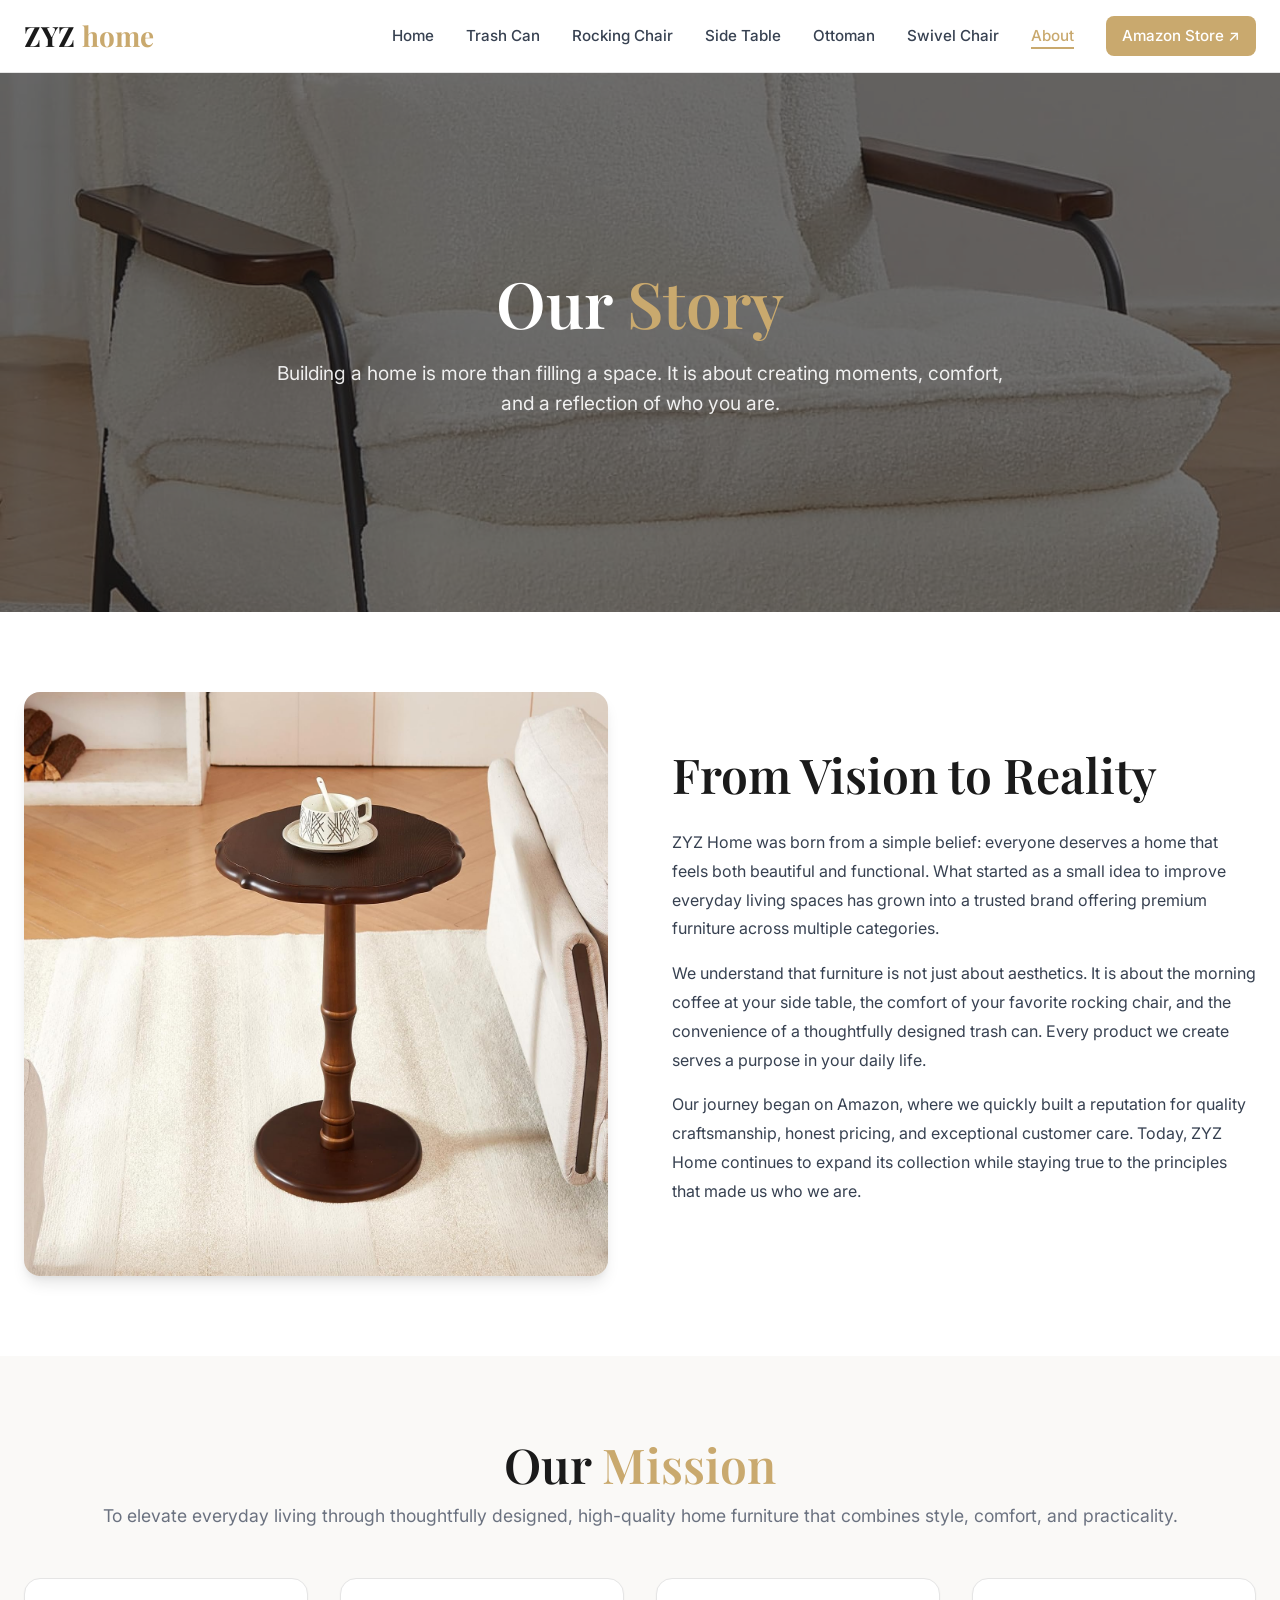
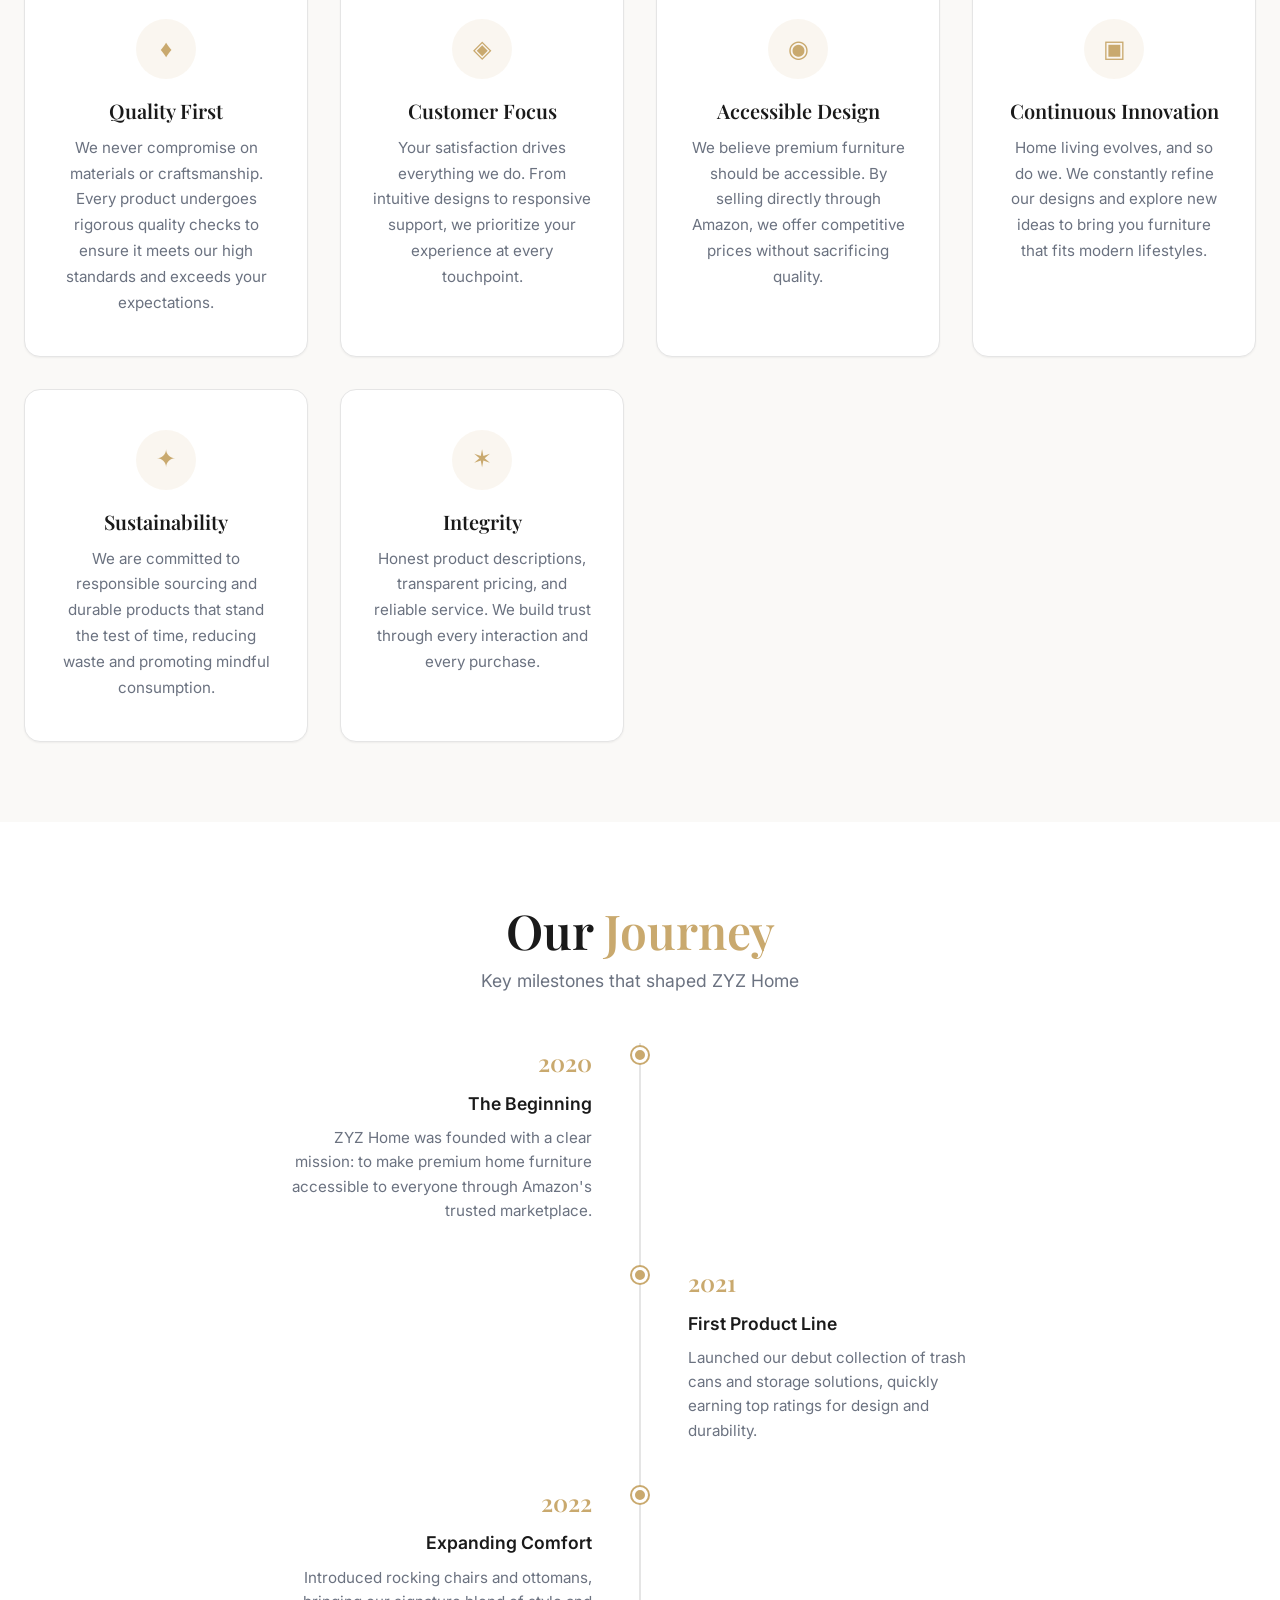
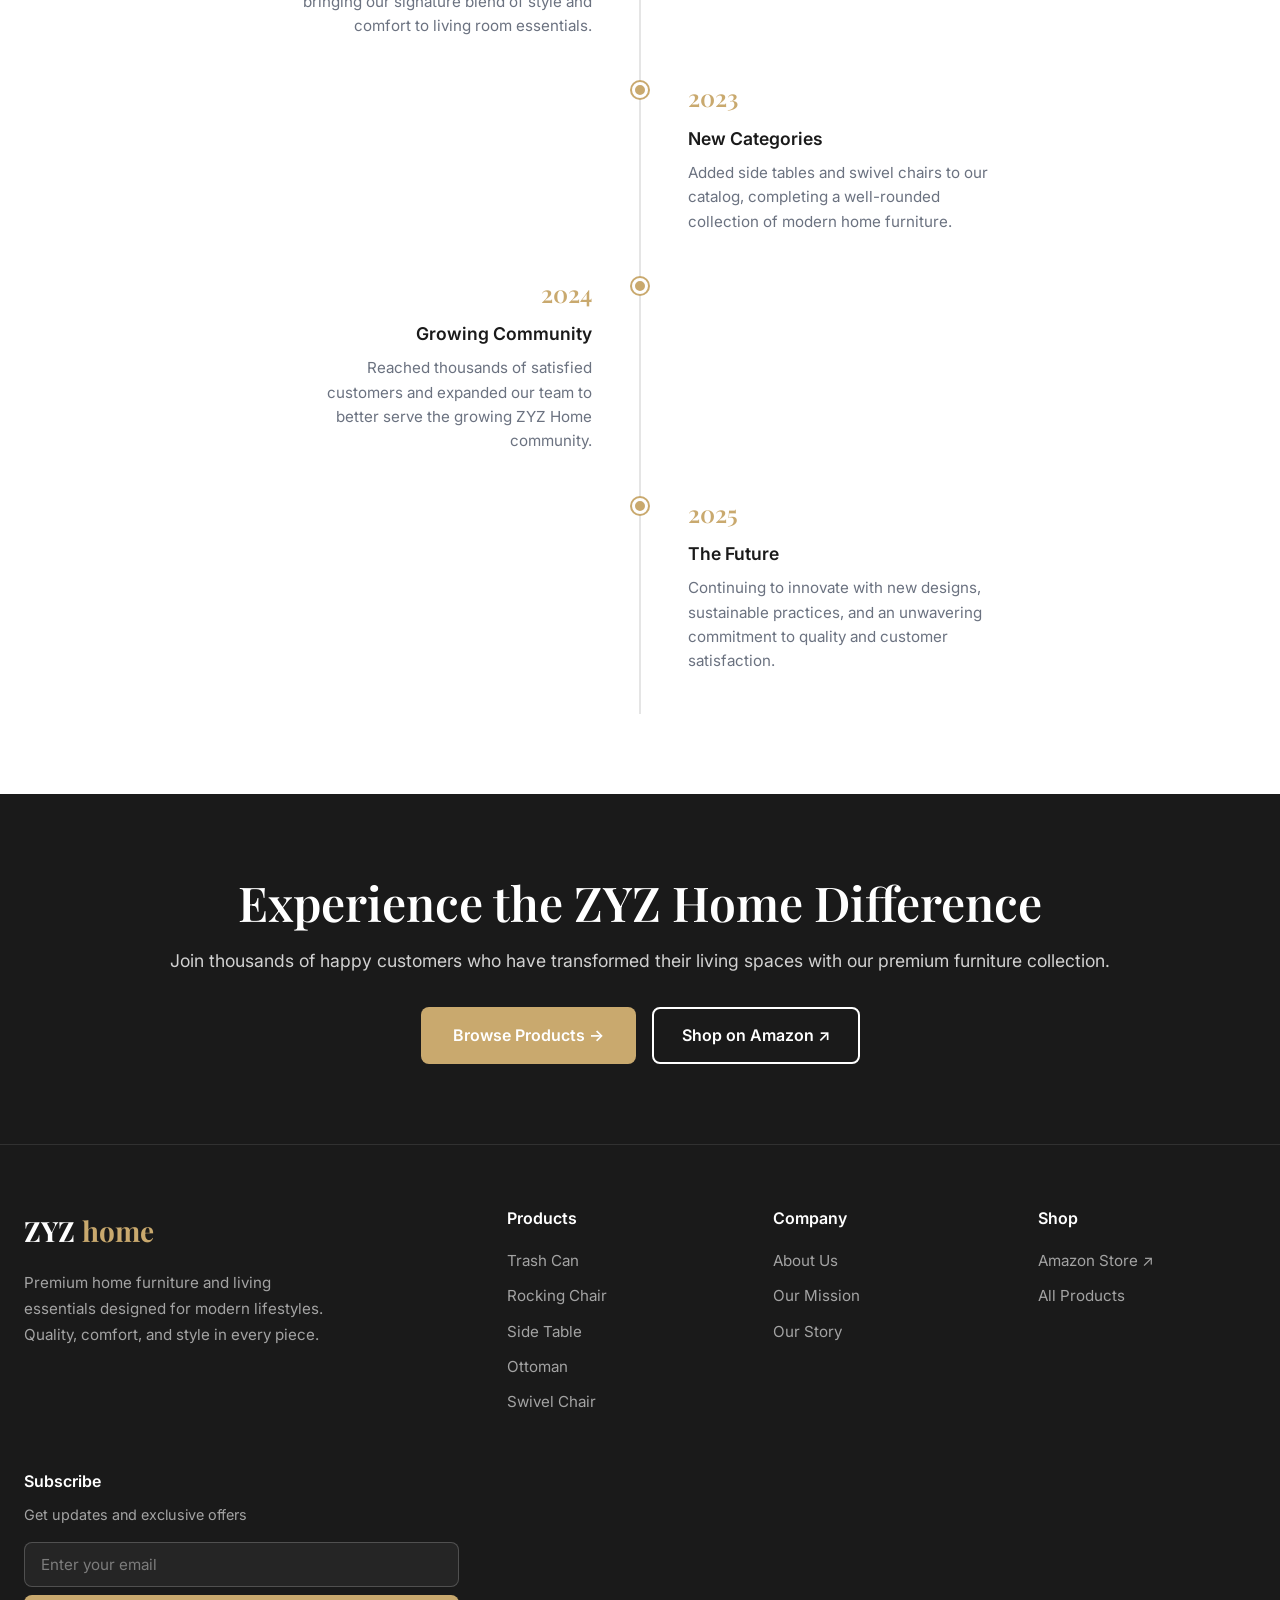
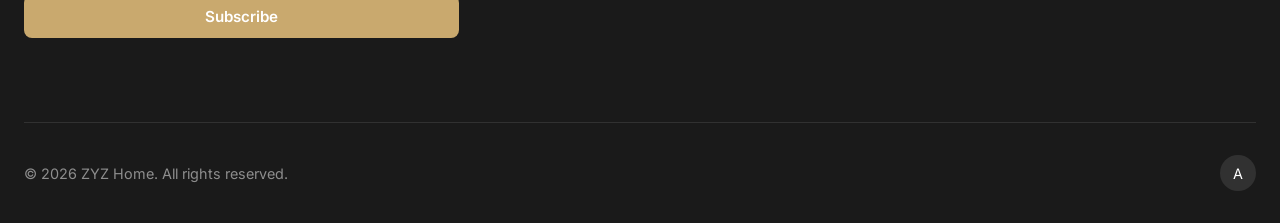
==== commit 40347548: "feat: add email subscription and pageview tracking features - Add subscribe form in footer for all p" ====
--- a/about.html
+++ b/about.html
@@ -249,6 +249,15 @@
             <li><a href="index.html#products">All Products</a></li>
           </ul>
         </div>
+        <div class="footer-subscribe">
+          <h4>Subscribe</h4>
+          <p>Get updates and exclusive offers</p>
+          <form id="subscribeForm" class="subscribe-form" novalidate>
+            <input type="email" id="subscribeEmail" name="email" placeholder="Enter your email" required>
+            <button type="submit" class="subscribe-btn">Subscribe</button>
+          </form>
+          <div id="subscribeMessage" class="subscribe-message"></div>
+        </div>
       </div>
       <div class="footer-bottom">
         <p>© <span id="year"></span> ZYZ Home. All rights reserved.</p>
@@ -260,7 +269,91 @@
   </footer>
 
   <script>
-    // Navbar scroll effect
+    const API_BASE_URL = 'https://api.supuzz.cn';
+
+    function reportPageView() {
+      const payload = {
+        brandName: 'ZYZ Home',
+        domain: window.location.hostname || 'zyzhome.com',
+        pageUrl: window.location.pathname,
+        referrer: document.referrer || '',
+        userAgent: navigator.userAgent || '',
+        ipAddress: ''
+      };
+
+      fetch(`${API_BASE_URL}/api/pageview`, {
+        method: 'POST',
+        headers: {
+          'Content-Type': 'application/json',
+          'Origin': window.location.origin
+        },
+        body: JSON.stringify(payload),
+        credentials: 'include'
+      }).catch(() => {});
+    }
+
+    function initSubscribeForm() {
+      const form = document.getElementById('subscribeForm');
+      if (!form) return;
+
+      const emailInput = document.getElementById('subscribeEmail');
+      const messageDiv = document.getElementById('subscribeMessage');
+      const submitBtn = form.querySelector('.subscribe-btn');
+
+      form.addEventListener('submit', async (e) => {
+        e.preventDefault();
+
+        const email = emailInput.value.trim();
+        if (!email) {
+          showMessage('Please enter your email', 'error');
+          return;
+        }
+
+        submitBtn.disabled = true;
+        submitBtn.textContent = 'Subscribing...';
+        showMessage('', '');
+
+        try {
+          const response = await fetch(`${API_BASE_URL}/api/subscribe`, {
+            method: 'POST',
+            headers: {
+              'Content-Type': 'application/json',
+              'Origin': window.location.origin
+            },
+            body: JSON.stringify({
+              brandName: 'ZYZ Home',
+              domain: window.location.hostname || 'zyzhome.com',
+              email: email
+            }),
+            credentials: 'include'
+          });
+
+          if (response.ok) {
+            const data = await response.json();
+            showMessage('Successfully subscribed!', 'success');
+            form.reset();
+          } else {
+            const errorData = await response.json().catch(() => null);
+            showMessage(errorData?.message || 'Subscription failed, please try again', 'error');
+          }
+        } catch (error) {
+          showMessage('Network error, please try again', 'error');
+        } finally {
+          submitBtn.disabled = false;
+          submitBtn.textContent = 'Subscribe';
+        }
+      });
+
+      function showMessage(text, type) {
+        if (!messageDiv) return;
+        messageDiv.textContent = text;
+        messageDiv.className = 'subscribe-message';
+        if (type) {
+          messageDiv.classList.add(type);
+        }
+      }
+    }
+
     const navbar = document.getElementById('navbar');
     window.addEventListener('scroll', () => {
       if (window.scrollY > 50) {
@@ -270,7 +363,6 @@
       }
     });
 
-    // Mobile menu
     const mobileMenuBtn = document.getElementById('mobileMenuBtn');
     const navLinks = document.getElementById('navLinks');
     mobileMenuBtn.addEventListener('click', () => {
@@ -279,7 +371,6 @@
       mobileMenuBtn.setAttribute('aria-expanded', expanded);
     });
 
-    // Close mobile menu when clicking a link
     navLinks.querySelectorAll('a').forEach(link => {
       link.addEventListener('click', () => {
         navLinks.classList.remove('open');
@@ -287,8 +378,10 @@
       });
     });
 
-    // Set current year
     document.getElementById('year').textContent = new Date().getFullYear();
+
+    initSubscribeForm();
+    reportPageView();
   </script>
 </body>
 </html>
--- a/css/style.css
+++ b/css/style.css
@@ -930,6 +930,90 @@
 }
 
 /* ==========================================
+   Subscribe Form
+   ========================================== */
+.footer-subscribe h4 {
+  font-family: var(--font-body);
+  font-size: 1rem;
+  font-weight: 600;
+  margin-bottom: 0.75rem;
+  color: var(--white);
+}
+
+.footer-subscribe p {
+  color: rgba(255, 255, 255, 0.6);
+  font-size: 0.9rem;
+  margin-bottom: 1rem;
+}
+
+.subscribe-form {
+  display: flex;
+  gap: 0.5rem;
+  flex-direction: column;
+}
+
+.subscribe-form input {
+  width: 100%;
+  padding: 0.75rem 1rem;
+  border-radius: var(--radius);
+  border: 1px solid rgba(255, 255, 255, 0.2);
+  background: rgba(255, 255, 255, 0.05);
+  color: var(--white);
+  font-size: 0.95rem;
+  font-family: inherit;
+  transition: var(--transition);
+}
+
+.subscribe-form input::placeholder {
+  color: rgba(255, 255, 255, 0.4);
+}
+
+.subscribe-form input:focus {
+  outline: none;
+  border-color: var(--accent);
+  background: rgba(255, 255, 255, 0.1);
+}
+
+.subscribe-btn {
+  width: 100%;
+  padding: 0.75rem 1rem;
+  border-radius: var(--radius);
+  background: var(--accent);
+  color: var(--white);
+  font-weight: 600;
+  font-size: 0.95rem;
+  font-family: inherit;
+  border: none;
+  cursor: pointer;
+  transition: var(--transition);
+}
+
+.subscribe-btn:hover {
+  background: var(--white);
+  color: var(--primary);
+}
+
+.subscribe-btn:disabled {
+  opacity: 0.6;
+  cursor: not-allowed;
+}
+
+.subscribe-message {
+  margin-top: 0.75rem;
+  font-size: 0.85rem;
+  font-weight: 500;
+  min-height: 1.5rem;
+}
+
+.subscribe-message.success {
+  color: #10b981;
+}
+
+.subscribe-message.error {
+  color: #ef4444;
+}
+
+/* ==========================================
    Responsive Design
    ========================================== */
 @media (max-width: 1024px) {
